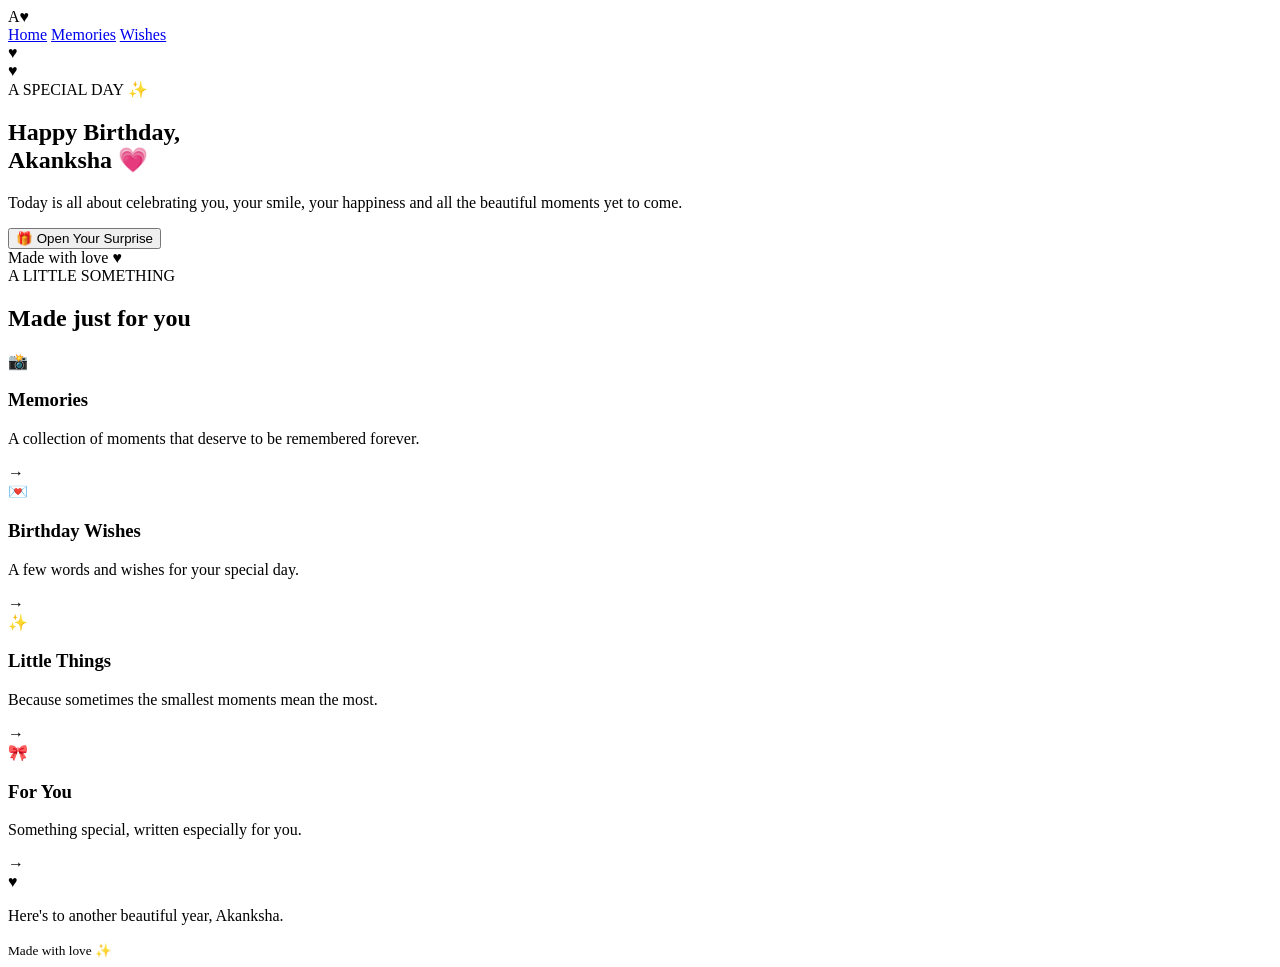
==== index.html @ cd9543fc "Create index.html" ====
<!DOCTYPE html>
<html lang="en">
<head>
    <meta charset="UTF-8">
    <meta name="viewport" content="width=device-width, initial-scale=1.0">
    <title>Happy Birthday Akanksha 💗</title>

    <link rel="preconnect" href="https://fonts.googleapis.com">
    <link rel="preconnect" href="https://fonts.gstatic.com" crossorigin>
    <link href="https://fonts.googleapis.com/css2?family=DM+Sans:wght@400;500;600;700&family=Playfair+Display:wght@600;700&display=swap" rel="stylesheet">

    <link rel="stylesheet" href="style.css">
</head>

<body>

    <!-- Falling particles will appear here -->
    <div id="celebration"></div>

    <header class="topbar">
        <div class="logo">A<span>♥</span></div>

        <nav>
            <a href="index.html" class="active">Home</a>
            <a href="#memories">Memories</a>
            <a href="#wishes">Wishes</a>
        </nav>
    </header>


    <main>

        <!-- HERO -->
        <section class="hero">

            <div class="hero-decoration heart-one">♥</div>
            <div class="hero-decoration heart-two">♥</div>

            <div class="main-card">

                <div class="small-label">A SPECIAL DAY ✨</div>

                <h1>
                    Happy Birthday,<br>
                    <span>Akanksha</span> 💗
                </h1>

                <p class="hero-text">
                    Today is all about celebrating you,
                    your smile, your happiness and all the
                    beautiful moments yet to come.
                </p>

                <button class="surprise-btn" onclick="startSurprise()">
                    <span>🎁</span> Open Your Surprise
                </button>

                <div class="card-bottom">
                    Made with love ♥
                </div>

            </div>

        </section>


        <!-- CARDS -->
        <section class="cards-section">

            <div class="section-heading">
                <span>A LITTLE SOMETHING</span>
                <h2>Made just for you</h2>
            </div>


            <div class="cards-grid" id="memories">

                <!-- Memories -->
                <div class="info-card memories-card">

                    <div class="card-icon">📸</div>

                    <div>
                        <h3>Memories</h3>
                        <p>
                            A collection of moments that
                            deserve to be remembered forever.
                        </p>
                    </div>

                    <div class="card-arrow">→</div>

                </div>


                <!-- Birthday Wishes -->
                <div class="info-card" id="wishes">

                    <div class="card-icon">💌</div>

                    <div>
                        <h3>Birthday Wishes</h3>
                        <p>
                            A few words and wishes for
                            your special day.
                        </p>
                    </div>

                    <div class="card-arrow">→</div>

                </div>


                <!-- Little Things -->
                <div class="info-card">

                    <div class="card-icon">✨</div>

                    <div>
                        <h3>Little Things</h3>
                        <p>
                            Because sometimes the smallest
                            moments mean the most.
                        </p>
                    </div>

                    <div class="card-arrow">→</div>

                </div>


                <!-- For You -->
                <div class="info-card">

                    <div class="card-icon">🎀</div>

                    <div>
                        <h3>For You</h3>
                        <p>
                            Something special, written
                            especially for you.
                        </p>
                    </div>

                    <div class="card-arrow">→</div>

                </div>

            </div>

        </section>


        <!-- FOOTER -->
        <footer>
            <div class="footer-heart">♥</div>
            <p>Here's to another beautiful year, Akanksha.</p>
            <small>Made with love ✨</small>
        </footer>

    </main>


    <script src="script.js"></script>

</body>
</html>
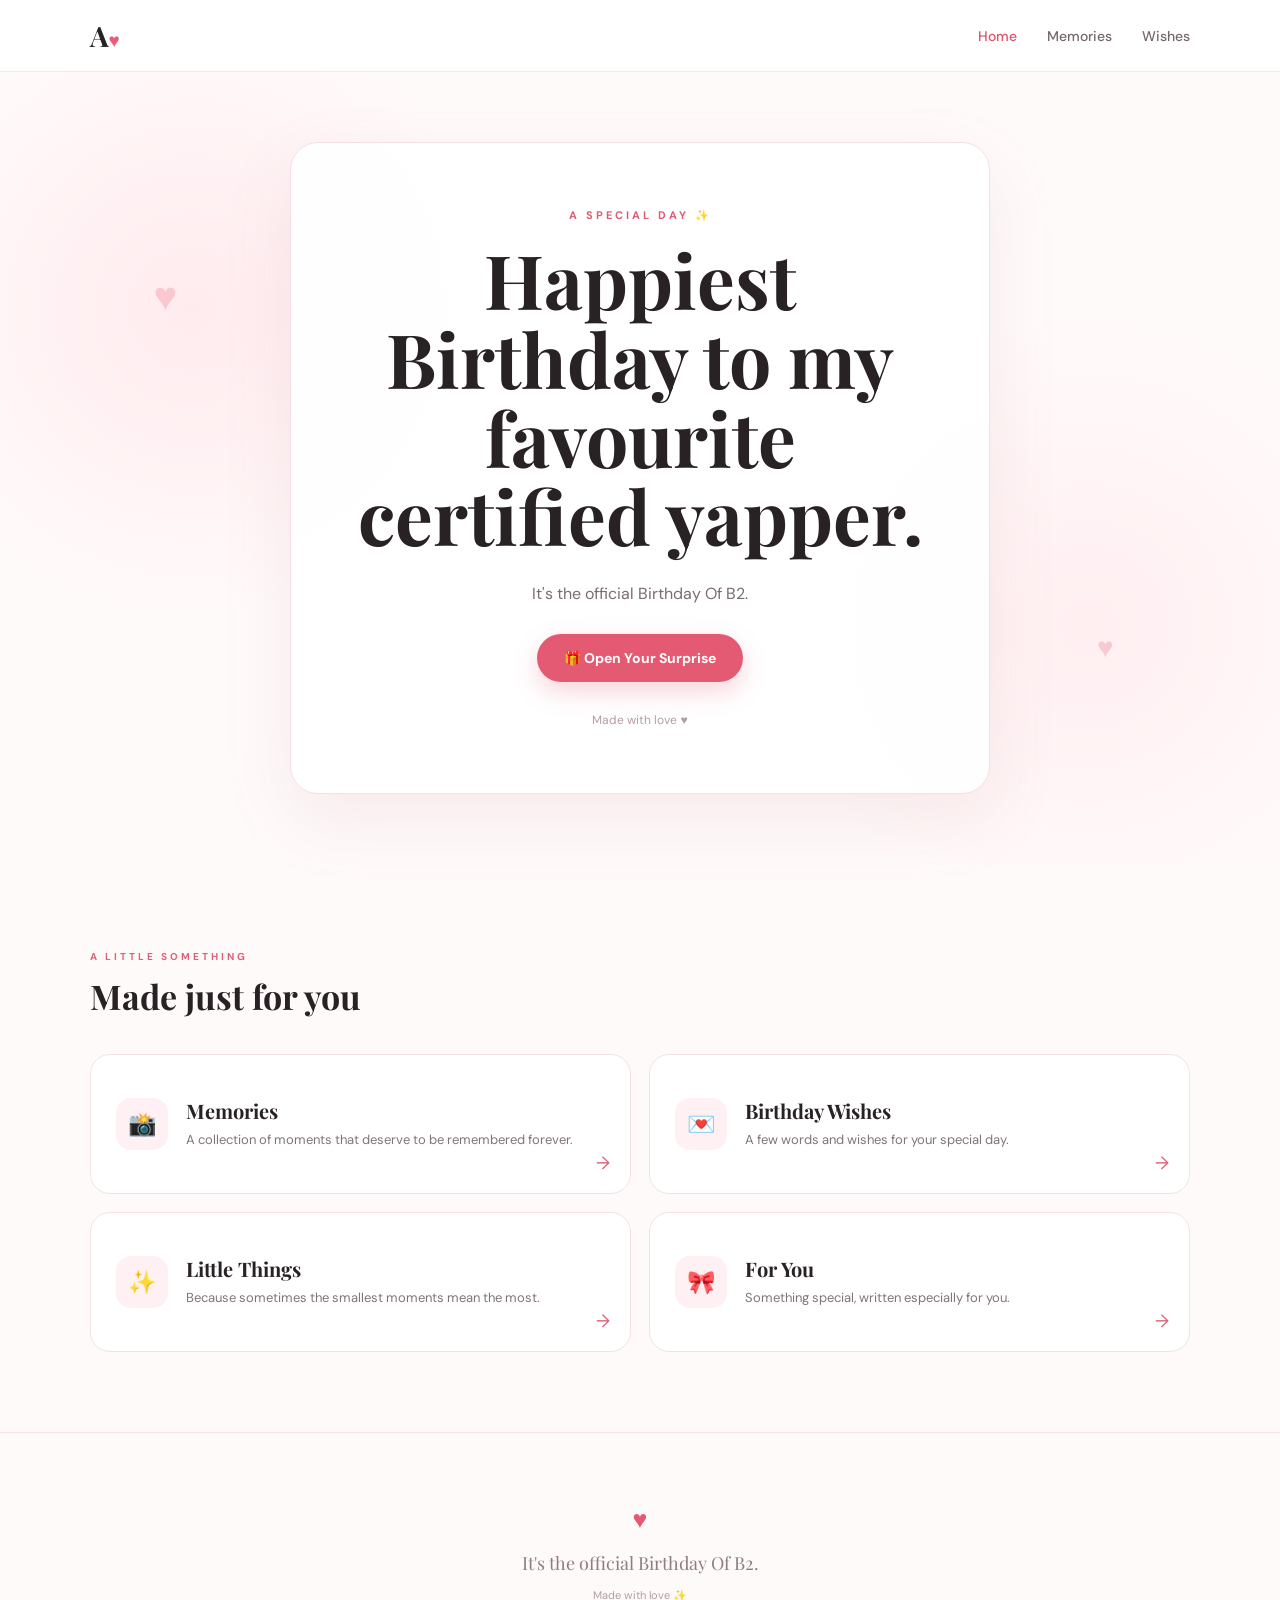
==== commit 4bc44a70: "Update index.html" ====
--- a/index.html
+++ b/index.html
@@ -3,7 +3,7 @@
 <head>
     <meta charset="UTF-8">
     <meta name="viewport" content="width=device-width, initial-scale=1.0">
-    <title>Happy Birthday Akanksha 💗</title>
+    <title>Happiest Birthday B2 💗</title>
 
     <link rel="preconnect" href="https://fonts.googleapis.com">
     <link rel="preconnect" href="https://fonts.gstatic.com" crossorigin>
@@ -14,7 +14,6 @@
 
 <body>
 
-    <!-- Falling particles will appear here -->
     <div id="celebration"></div>
 
     <header class="topbar">
@@ -27,10 +26,8 @@
         </nav>
     </header>
 
-
     <main>
 
-        <!-- HERO -->
         <section class="hero">
 
             <div class="hero-decoration heart-one">♥</div>
@@ -41,14 +38,12 @@
                 <div class="small-label">A SPECIAL DAY ✨</div>
 
                 <h1>
-                    Happy Birthday,<br>
-                    <span>Akanksha</span> 💗
+                    Happiest Birthday to my<br>
+                    favourite certified yapper.
                 </h1>
 
                 <p class="hero-text">
-                    Today is all about celebrating you,
-                    your smile, your happiness and all the
-                    beautiful moments yet to come.
+                    It's the official Birthday Of B2.
                 </p>
 
                 <button class="surprise-btn" onclick="startSurprise()">
@@ -63,8 +58,6 @@
 
         </section>
 
-
-        <!-- CARDS -->
         <section class="cards-section">
 
             <div class="section-heading">
@@ -72,10 +65,8 @@
                 <h2>Made just for you</h2>
             </div>
 
-
             <div class="cards-grid" id="memories">
 
-                <!-- Memories -->
                 <div class="info-card memories-card">
 
                     <div class="card-icon">📸</div>
@@ -92,8 +83,6 @@
 
                 </div>
 
-
-                <!-- Birthday Wishes -->
                 <div class="info-card" id="wishes">
 
                     <div class="card-icon">💌</div>
@@ -110,8 +99,6 @@
 
                 </div>
 
-
-                <!-- Little Things -->
                 <div class="info-card">
 
                     <div class="card-icon">✨</div>
@@ -128,8 +115,6 @@
 
                 </div>
 
-
-                <!-- For You -->
                 <div class="info-card">
 
                     <div class="card-icon">🎀</div>
@@ -150,17 +135,14 @@
 
         </section>
 
-
-        <!-- FOOTER -->
         <footer>
             <div class="footer-heart">♥</div>
-            <p>Here's to another beautiful year, Akanksha.</p>
+            <p>It's the official Birthday Of B2.</p>
             <small>Made with love ✨</small>
         </footer>
 
     </main>
 
-
     <script src="script.js"></script>
 
 </body>
--- a/style.css
+++ b/style.css
@@ -0,0 +1,776 @@
+/* ==============================
+   BASIC RESET
+============================== */
+
+* {
+    margin: 0;
+    padding: 0;
+    box-sizing: border-box;
+}
+
+html {
+    scroll-behavior: smooth;
+}
+
+body {
+    font-family: "DM Sans", sans-serif;
+    background: #fffafa;
+    color: #292225;
+    overflow-x: hidden;
+}
+
+
+/* ==============================
+   HEADER
+============================== */
+
+.topbar {
+    width: 100%;
+    height: 72px;
+
+    display: flex;
+    align-items: center;
+    justify-content: space-between;
+
+    padding: 0 7%;
+
+    background: rgba(255, 255, 255, 0.92);
+
+    border-bottom: 1px solid #f5e6e9;
+
+    position: relative;
+    z-index: 20;
+}
+
+.logo {
+    font-family: "Playfair Display", serif;
+    font-size: 28px;
+    font-weight: 700;
+}
+
+.logo span {
+    color: #e85d75;
+    font-size: 19px;
+}
+
+nav {
+    display: flex;
+    gap: 30px;
+}
+
+nav a {
+    text-decoration: none;
+    color: #75666a;
+    font-size: 14px;
+    font-weight: 500;
+
+    transition: 0.25s;
+}
+
+nav a:hover,
+nav a.active {
+    color: #df526b;
+}
+
+
+/* ==============================
+   HERO
+============================== */
+
+.hero {
+    min-height: 650px;
+
+    display: flex;
+    align-items: center;
+    justify-content: center;
+
+    padding: 70px 20px;
+
+    position: relative;
+
+    background:
+        radial-gradient(
+            circle at 15% 30%,
+            rgba(255, 207, 217, 0.35),
+            transparent 25%
+        ),
+        radial-gradient(
+            circle at 85% 70%,
+            rgba(255, 225, 231, 0.45),
+            transparent 25%
+        ),
+        #fffafa;
+}
+
+
+/* ==============================
+   MAIN CARD
+============================== */
+
+.main-card {
+    width: min(700px, 100%);
+
+    padding: 65px 55px;
+
+    text-align: center;
+
+    background: rgba(255, 255, 255, 0.94);
+
+    border: 1px solid #f4dfe4;
+
+    border-radius: 28px;
+
+    box-shadow:
+        0 25px 70px rgba(170, 95, 110, 0.10);
+
+    position: relative;
+
+    z-index: 5;
+}
+
+.small-label {
+    color: #df5b73;
+
+    font-size: 11px;
+
+    font-weight: 700;
+
+    letter-spacing: 3px;
+
+    margin-bottom: 18px;
+}
+
+.main-card h1,
+.inner-hero h1 {
+    font-family: "Playfair Display", serif;
+
+    font-size: clamp(45px, 7vw, 75px);
+
+    line-height: 1.05;
+
+    font-weight: 700;
+}
+
+.main-card h1 span,
+.inner-hero h1 span {
+    color: #df526c;
+}
+
+.hero-text {
+    max-width: 500px;
+
+    margin: 25px auto;
+
+    color: #796d71;
+
+    font-size: 16px;
+
+    line-height: 1.8;
+}
+
+
+/* ==============================
+   SURPRISE BUTTON
+============================== */
+
+.surprise-btn {
+    border: none;
+
+    background: #e45a72;
+
+    color: white;
+
+    padding: 15px 27px;
+
+    border-radius: 50px;
+
+    font-family: inherit;
+
+    font-size: 14px;
+
+    font-weight: 700;
+
+    cursor: pointer;
+
+    box-shadow:
+        0 10px 25px rgba(228, 90, 114, 0.25);
+
+    transition:
+        transform 0.25s,
+        box-shadow 0.25s;
+}
+
+.surprise-btn:hover {
+    transform: translateY(-3px);
+
+    box-shadow:
+        0 15px 30px rgba(228, 90, 114, 0.32);
+}
+
+.surprise-btn:active {
+    transform: scale(0.96);
+}
+
+.card-bottom {
+    margin-top: 30px;
+
+    color: #b39ca2;
+
+    font-size: 12px;
+}
+
+
+/* ==============================
+   DECORATIVE HEARTS
+============================== */
+
+.hero-decoration {
+    position: absolute;
+
+    color: #f4a4b3;
+
+    font-size: 40px;
+
+    opacity: 0.5;
+
+    animation: floating 4s ease-in-out infinite;
+}
+
+.heart-one {
+    left: 12%;
+    top: 25%;
+}
+
+.heart-two {
+    right: 13%;
+    bottom: 25%;
+
+    font-size: 28px;
+
+    animation-delay: 1s;
+}
+
+@keyframes floating {
+
+    0%, 100% {
+        transform: translateY(0) rotate(-8deg);
+    }
+
+    50% {
+        transform: translateY(-15px) rotate(8deg);
+    }
+
+}
+
+
+/* ==============================
+   SECTIONS
+============================== */
+
+.cards-section,
+.content-section {
+    width: min(1100px, 90%);
+
+    margin: auto;
+
+    padding: 80px 0;
+}
+
+.section-heading {
+    margin-bottom: 35px;
+}
+
+.section-heading span {
+    color: #df6076;
+
+    font-size: 10px;
+
+    letter-spacing: 3px;
+
+    font-weight: 700;
+}
+
+.section-heading h2 {
+    font-family: "Playfair Display", serif;
+
+    font-size: 34px;
+
+    margin-top: 8px;
+}
+
+
+/* ==============================
+   SMALL CARDS
+============================== */
+
+.cards-grid {
+    display: grid;
+
+    grid-template-columns: repeat(2, 1fr);
+
+    gap: 18px;
+}
+
+.info-card {
+    background: white;
+
+    border: 1px solid #f2e2e5;
+
+    border-radius: 20px;
+
+    padding: 25px;
+
+    display: flex;
+
+    align-items: center;
+
+    gap: 18px;
+
+    min-height: 140px;
+
+    position: relative;
+
+    transition:
+        transform 0.25s,
+        box-shadow 0.25s;
+}
+
+.info-card:hover {
+    transform: translateY(-5px);
+
+    box-shadow:
+        0 15px 35px rgba(160, 80, 100, 0.09);
+}
+
+.card-icon {
+    min-width: 52px;
+    height: 52px;
+
+    display: flex;
+
+    align-items: center;
+    justify-content: center;
+
+    background: #fff0f3;
+
+    border-radius: 15px;
+
+    font-size: 23px;
+}
+
+.info-card h3 {
+    font-family: "Playfair Display", serif;
+
+    font-size: 20px;
+
+    margin-bottom: 6px;
+}
+
+.info-card p {
+    color: #817478;
+
+    font-size: 13px;
+
+    line-height: 1.6;
+
+    padding-right: 20px;
+}
+
+.card-arrow {
+    position: absolute;
+
+    right: 20px;
+
+    bottom: 18px;
+
+    color: #dd6377;
+
+    font-size: 18px;
+}
+
+
+/* ==============================
+   SECOND PAGE HERO
+============================== */
+
+.inner-hero {
+    text-align: center;
+
+    padding: 110px 20px 80px;
+
+    background:
+        radial-gradient(
+            circle at 50% 20%,
+            rgba(255, 212, 220, 0.45),
+            transparent 35%
+        );
+}
+
+.inner-hero p {
+    margin-top: 20px;
+
+    color: #807478;
+
+    font-size: 16px;
+}
+
+
+/* ==============================
+   LETTER
+============================== */
+
+.letter-card {
+    max-width: 850px;
+
+    margin: auto;
+
+    background: white;
+
+    border: 1px solid #f0dfe3;
+
+    border-radius: 25px;
+
+    overflow: hidden;
+
+    box-shadow:
+        0 20px 50px rgba(170, 95, 110, 0.08);
+}
+
+.letter-top {
+    height: 65px;
+
+    background: #fff3f5;
+
+    display: flex;
+
+    justify-content: center;
+
+    align-items: center;
+
+    gap: 25px;
+
+    color: #df6176;
+
+    font-size: 13px;
+
+    letter-spacing: 1px;
+}
+
+.letter-content {
+    padding: 50px 65px;
+
+    font-family: "Playfair Display", serif;
+
+    font-size: 17px;
+
+    line-height: 2;
+
+    color: #55484c;
+}
+
+.letter-content p {
+    margin-bottom: 22px;
+}
+
+.letter-greeting {
+    color: #dc536c;
+
+    font-size: 22px;
+}
+
+.letter-ending {
+    margin-top: 35px;
+}
+
+
+/* ==============================
+   BIG CARDS
+============================== */
+
+.big-info-card {
+    background: white;
+
+    border: 1px solid #f2e2e5;
+
+    border-radius: 22px;
+
+    padding: 35px;
+
+    min-height: 250px;
+
+    transition: 0.25s;
+}
+
+.big-info-card:hover {
+    transform: translateY(-5px);
+
+    box-shadow:
+        0 15px 35px rgba(160, 80, 100, 0.09);
+}
+
+.big-icon {
+    font-size: 30px;
+
+    margin-bottom: 20px;
+}
+
+.big-info-card h3 {
+    font-family: "Playfair Display", serif;
+
+    font-size: 22px;
+
+    margin-bottom: 10px;
+}
+
+.big-info-card p {
+    color: #817478;
+
+    line-height: 1.7;
+
+    font-size: 14px;
+
+    margin-bottom: 25px;
+}
+
+.outline-btn {
+    background: transparent;
+
+    border: 1px solid #e8a0ae;
+
+    color: #d95770;
+
+    border-radius: 30px;
+
+    padding: 9px 16px;
+
+    font-family: inherit;
+
+    cursor: pointer;
+
+    font-size: 12px;
+}
+
+
+/* ==============================
+   FOOTER
+============================== */
+
+footer {
+    text-align: center;
+
+    padding: 70px 20px;
+
+    border-top: 1px solid #f4e3e6;
+
+    color: #8d7d82;
+}
+
+.footer-heart {
+    color: #e45a72;
+
+    font-size: 25px;
+
+    margin-bottom: 15px;
+}
+
+footer p {
+    font-family: "Playfair Display", serif;
+
+    font-size: 18px;
+
+    margin-bottom: 8px;
+}
+
+footer small {
+    font-size: 11px;
+
+    color: #b19da3;
+}
+
+
+/* ==============================
+   FALLING CELEBRATION
+============================== */
+
+#celebration {
+    position: fixed;
+
+    inset: 0;
+
+    pointer-events: none;
+
+    z-index: 9999;
+
+    overflow: hidden;
+}
+
+.falling-item {
+    position: absolute;
+
+    top: -70px;
+
+    font-size: 25px;
+
+    animation:
+        fall linear forwards;
+
+    will-change: transform;
+}
+
+@keyframes fall {
+
+    0% {
+        transform:
+            translateY(-70px)
+            rotate(0deg);
+
+        opacity: 1;
+    }
+
+    100% {
+        transform:
+            translateY(110vh)
+            rotate(360deg);
+
+        opacity: 0.1;
+    }
+
+}
+
+
+/* ==============================
+   MOBILE
+============================== */
+
+@media (max-width: 700px) {
+
+    .topbar {
+        height: 62px;
+
+        padding: 0 6%;
+    }
+
+    nav {
+        gap: 14px;
+    }
+
+    nav a {
+        font-size: 11px;
+    }
+
+    .hero {
+        min-height: 600px;
+
+        padding: 40px 15px;
+    }
+
+    .main-card {
+        padding: 45px 23px;
+
+        border-radius: 22px;
+    }
+
+    .main-card h1,
+    .inner-hero h1 {
+        font-size: 43px;
+    }
+
+    .hero-text {
+        font-size: 14px;
+
+        line-height: 1.7;
+    }
+
+    .hero-decoration {
+        display: none;
+    }
+
+    .cards-section,
+    .content-section {
+        width: 88%;
+
+        padding: 60px 0;
+    }
+
+    .section-heading h2 {
+        font-size: 29px;
+    }
+
+    .cards-grid {
+        grid-template-columns: 1fr;
+
+        gap: 14px;
+    }
+
+    .info-card {
+        min-height: 125px;
+
+        padding: 20px;
+    }
+
+    .card-icon {
+        min-width: 45px;
+
+        width: 45px;
+        height: 45px;
+
+        font-size: 20px;
+    }
+
+    .info-card h3 {
+        font-size: 18px;
+    }
+
+    .info-card p {
+        font-size: 12px;
+    }
+
+    .inner-hero {
+        padding: 75px 20px 55px;
+    }
+
+    .letter-content {
+        padding: 35px 25px;
+
+        font-size: 15px;
+
+        line-height: 1.9;
+    }
+
+    .letter-greeting {
+        font-size: 20px;
+    }
+
+    .big-info-card {
+        min-height: auto;
+
+        padding: 27px;
+    }
+
+}
+
+
+/* ==============================
+   VERY SMALL PHONES
+============================== */
+
+@media (max-width: 400px) {
+
+    nav {
+        gap: 9px;
+    }
+
+    nav a {
+        font-size: 10px;
+    }
+
+    .main-card h1,
+    .inner-hero h1 {
+        font-size: 37px;
+    }
+
+    .main-card {
+        padding: 40px 18px;
+    }
+
+      }
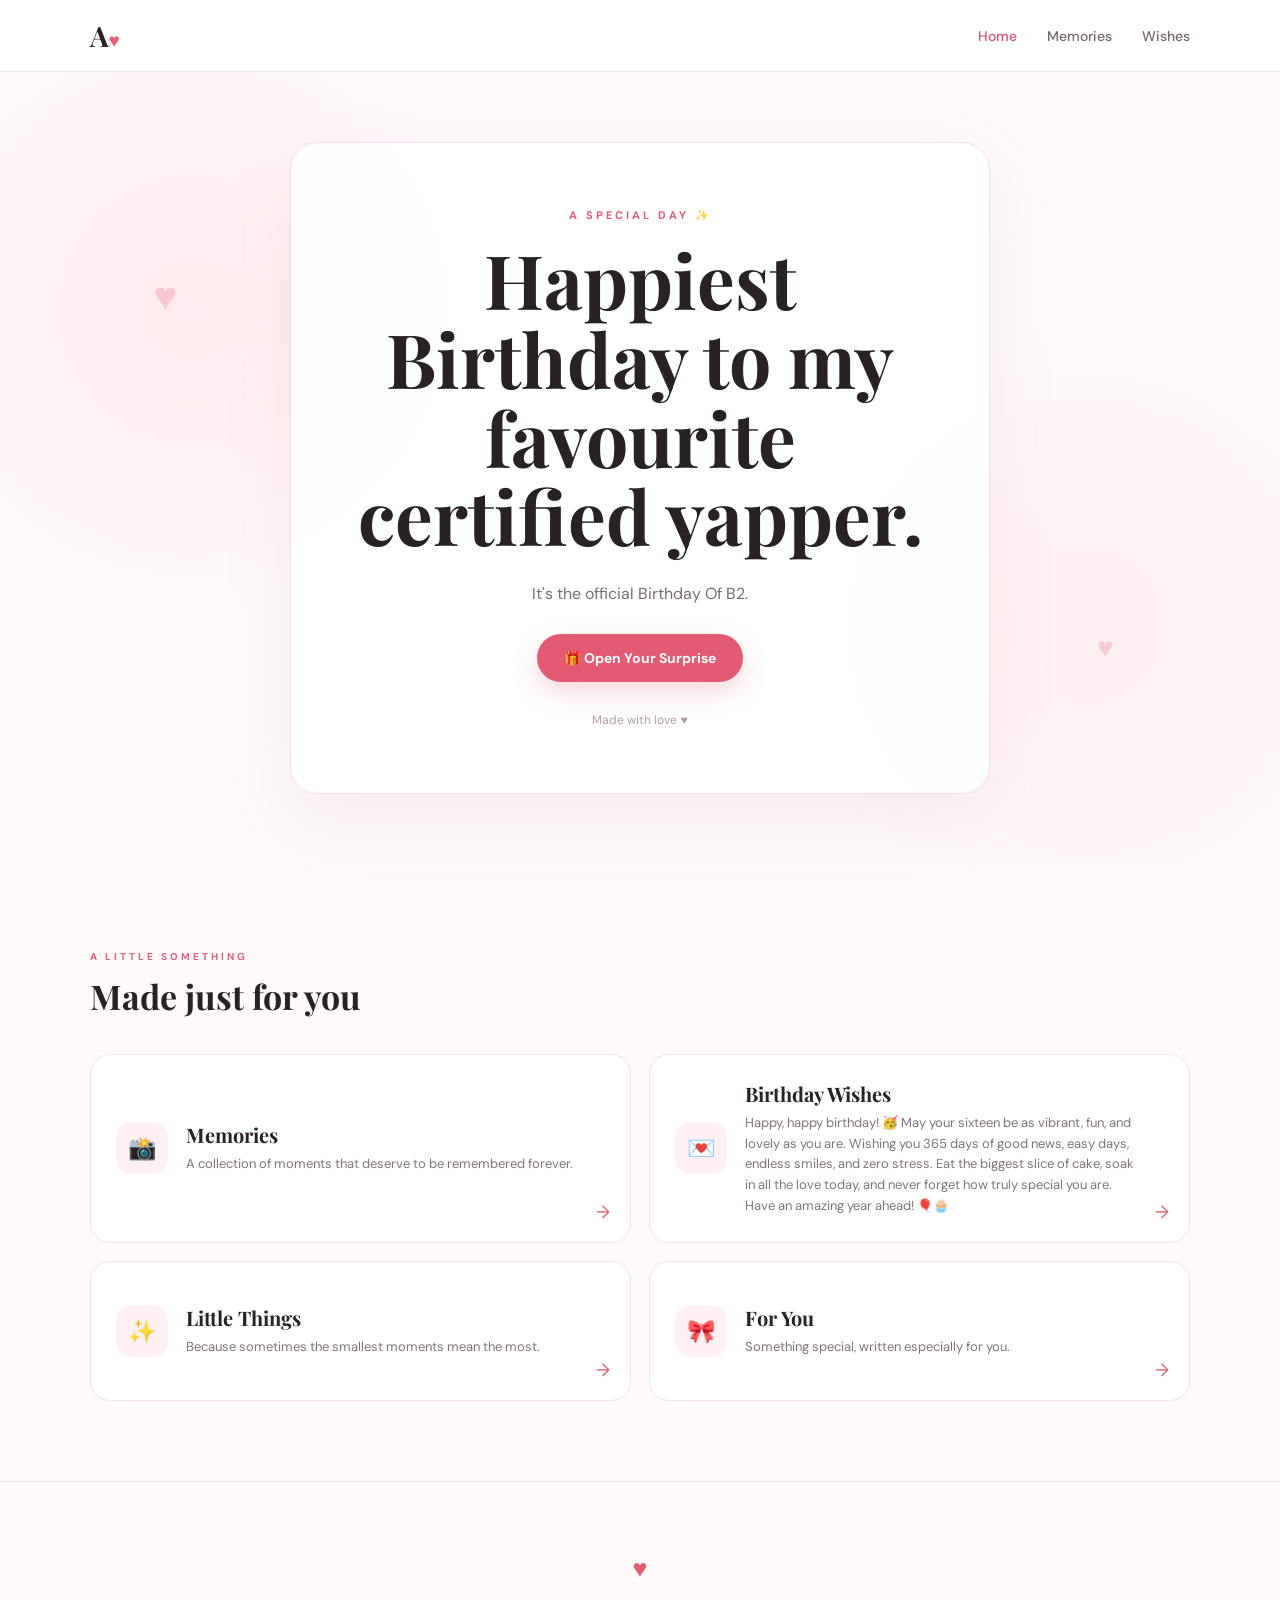
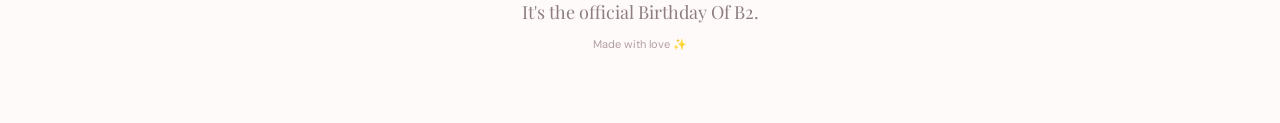
==== commit 860cf986: "Update index.html" ====
--- a/index.html
+++ b/index.html
@@ -90,8 +90,12 @@
                     <div>
                         <h3>Birthday Wishes</h3>
                         <p>
-                            A few words and wishes for
-                            your special day.
+            Happy, happy birthday! 🥳 May your sixteen be as vibrant,
+            fun, and lovely as you are. Wishing you 365 days of good
+            news, easy days, endless smiles, and zero stress. Eat the
+            biggest slice of cake, soak in all the love today, and never
+            forget how truly special you are. Have an amazing year ahead!
+            🎈🧁
                         </p>
                     </div>
 
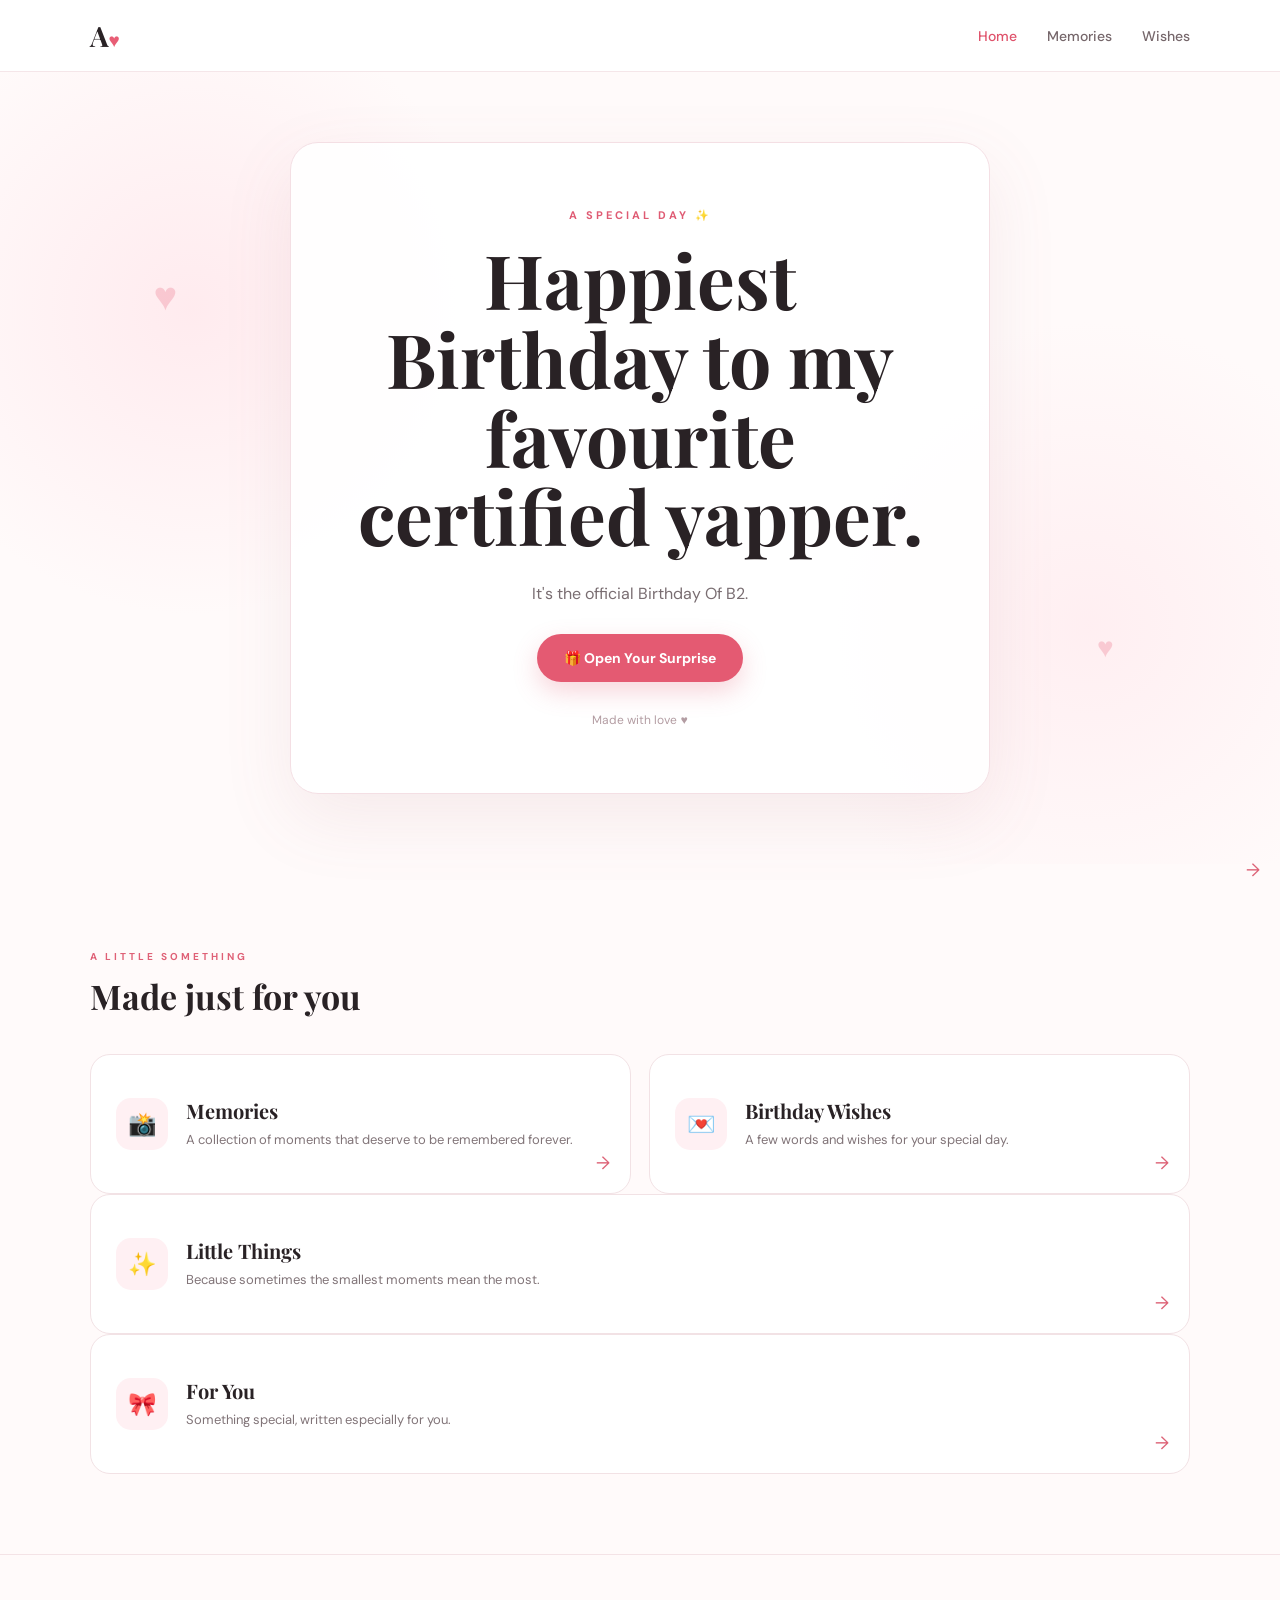
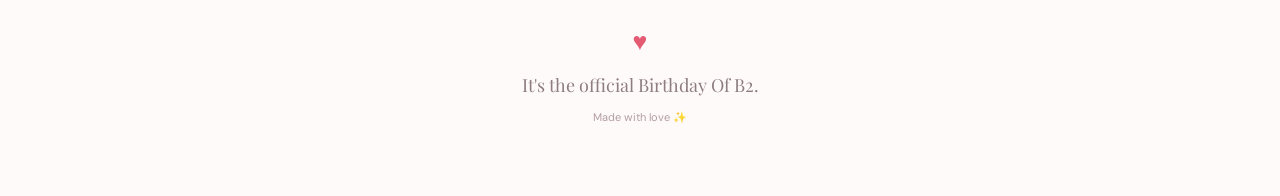
==== commit 108b38d5: "Revise birthday wishes content in index.html Updated the birthday wishes section with a concise mess" ====
--- a/index.html
+++ b/index.html
@@ -83,21 +83,21 @@
 
                 </div>
 
-                <div class="info-card" id="wishes">
+                <div class="info-card" id="wishes" onclick="window.location.href='wishes.html'" style="cursor: pointer;">
 
-                    <div class="card-icon">💌</div>
+    <div class="card-icon">💌</div>
 
-                    <div>
-                        <h3>Birthday Wishes</h3>
-                        <p>
-            Happy, happy birthday! 🥳 May your sixteen be as vibrant,
-            fun, and lovely as you are. Wishing you 365 days of good
-            news, easy days, endless smiles, and zero stress. Eat the
-            biggest slice of cake, soak in all the love today, and never
-            forget how truly special you are. Have an amazing year ahead!
-            🎈🧁
-                        </p>
-                    </div>
+    <div>
+        <h3>Birthday Wishes</h3>
+        <p>
+            A few words and wishes for
+            your special day.
+        </p>
+    </div>
+
+    <div class="card-arrow">→</div>
+
+                </div>
 
                     <div class="card-arrow">→</div>
 
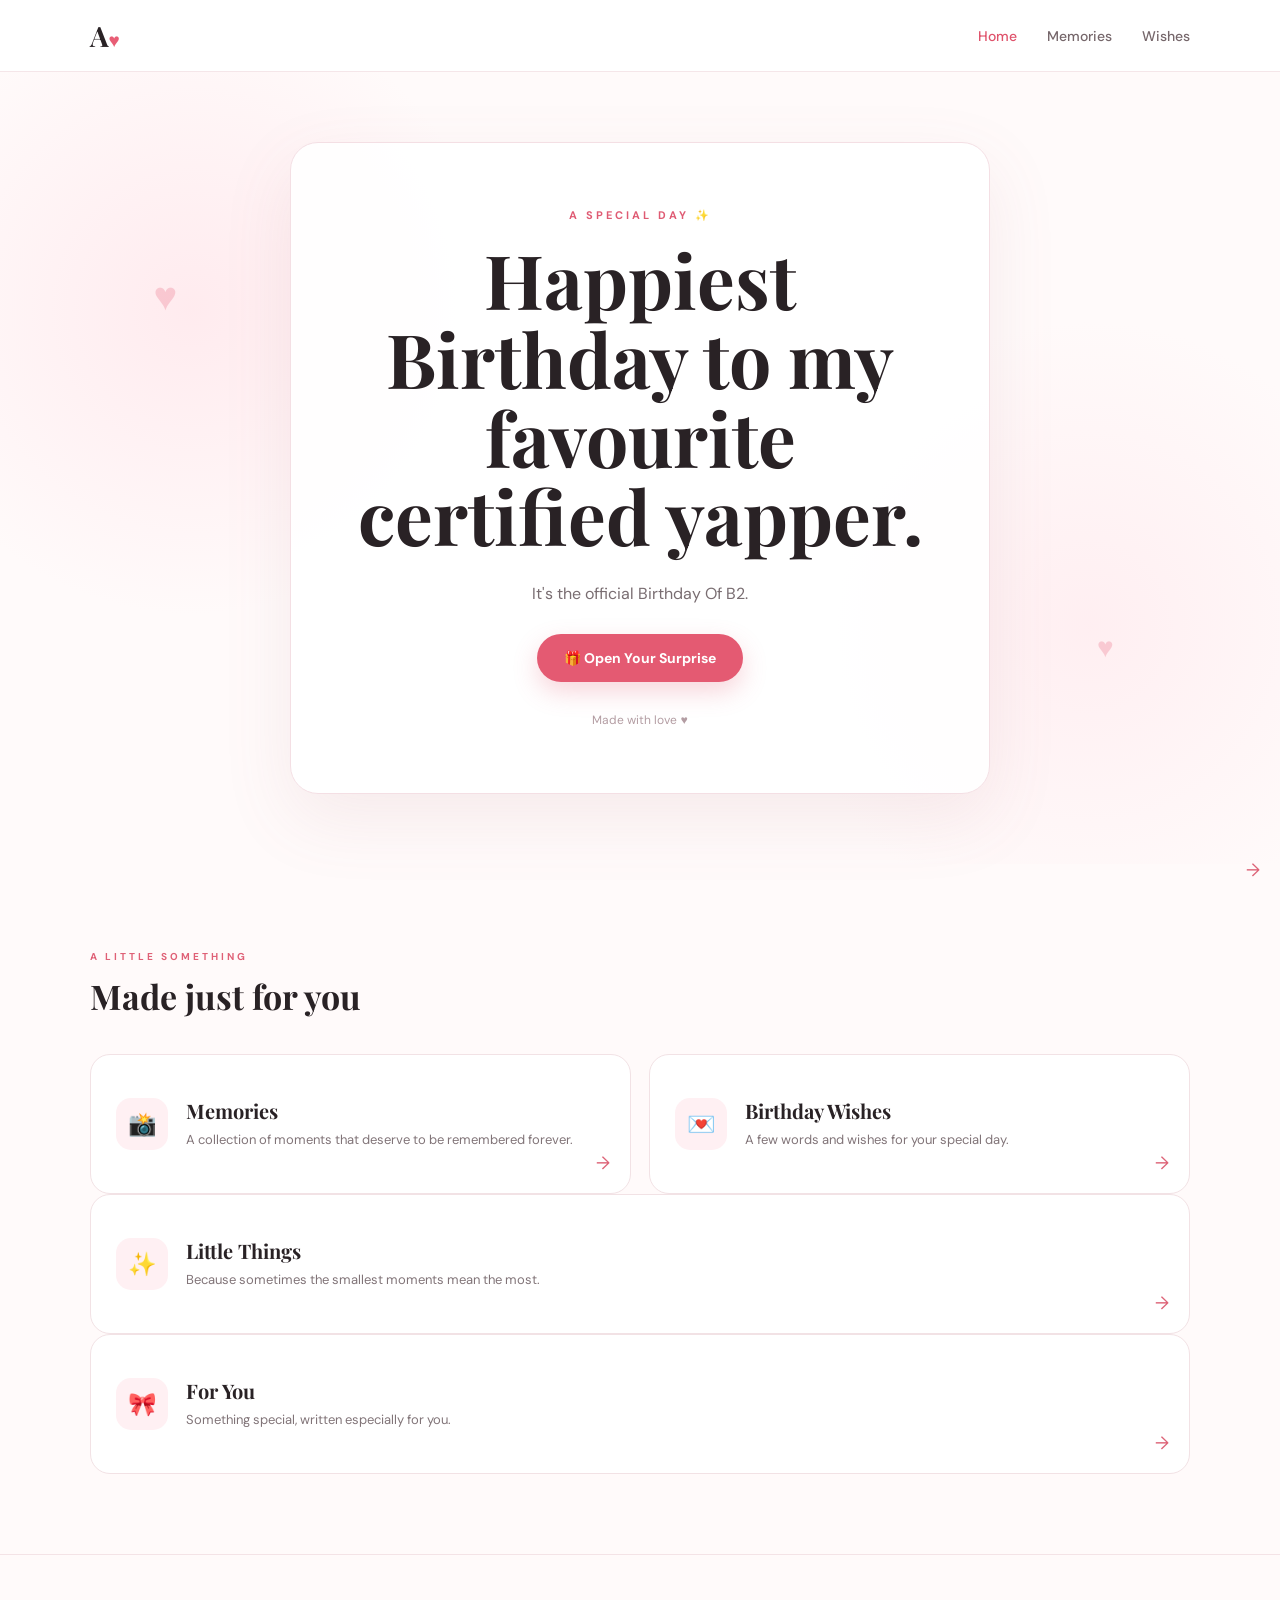
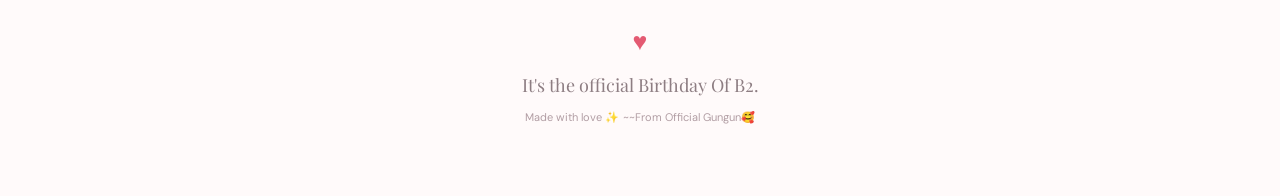
==== commit 101ca909: "Add footer message from Official Gungun" ====
--- a/index.html
+++ b/index.html
@@ -143,6 +143,7 @@
             <div class="footer-heart">♥</div>
             <p>It's the official Birthday Of B2.</p>
             <small>Made with love ✨</small>
+            <small>~~From Official Gungun🥰</small>
         </footer>
 
     </main>
